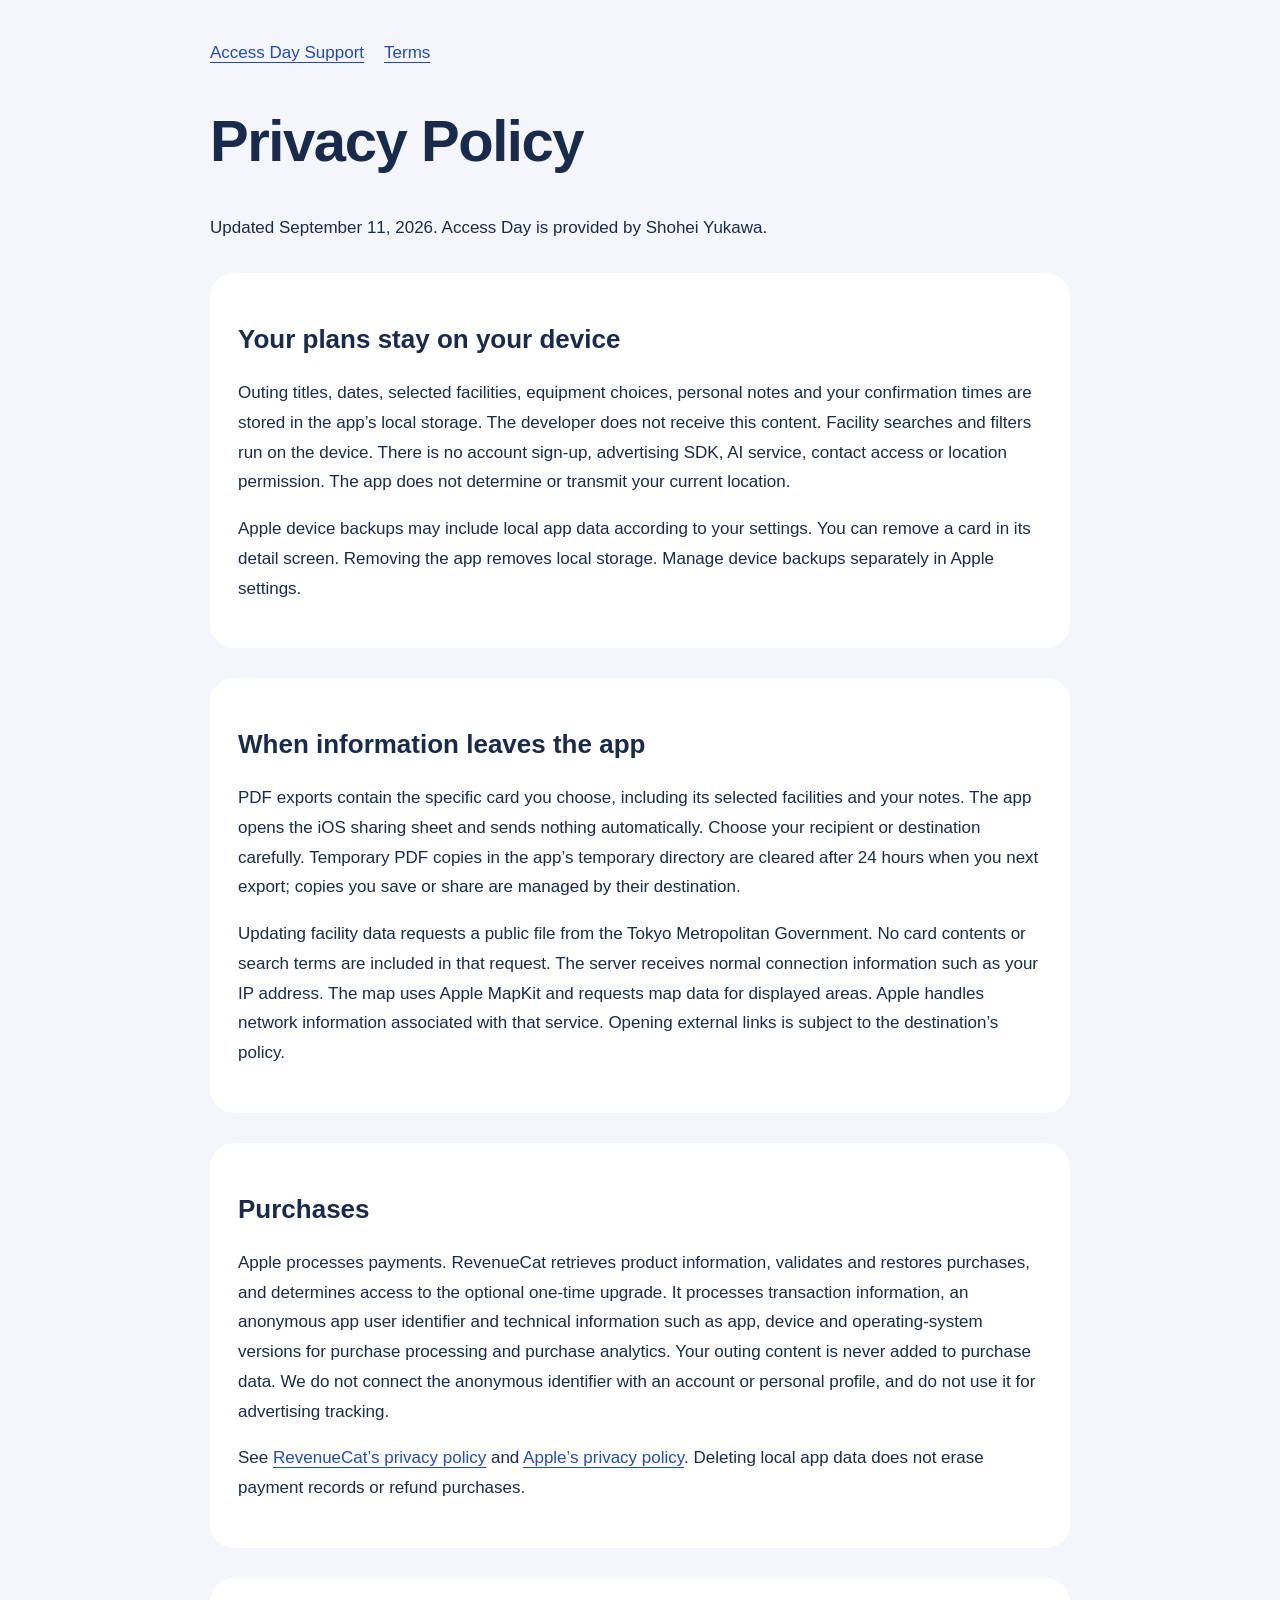
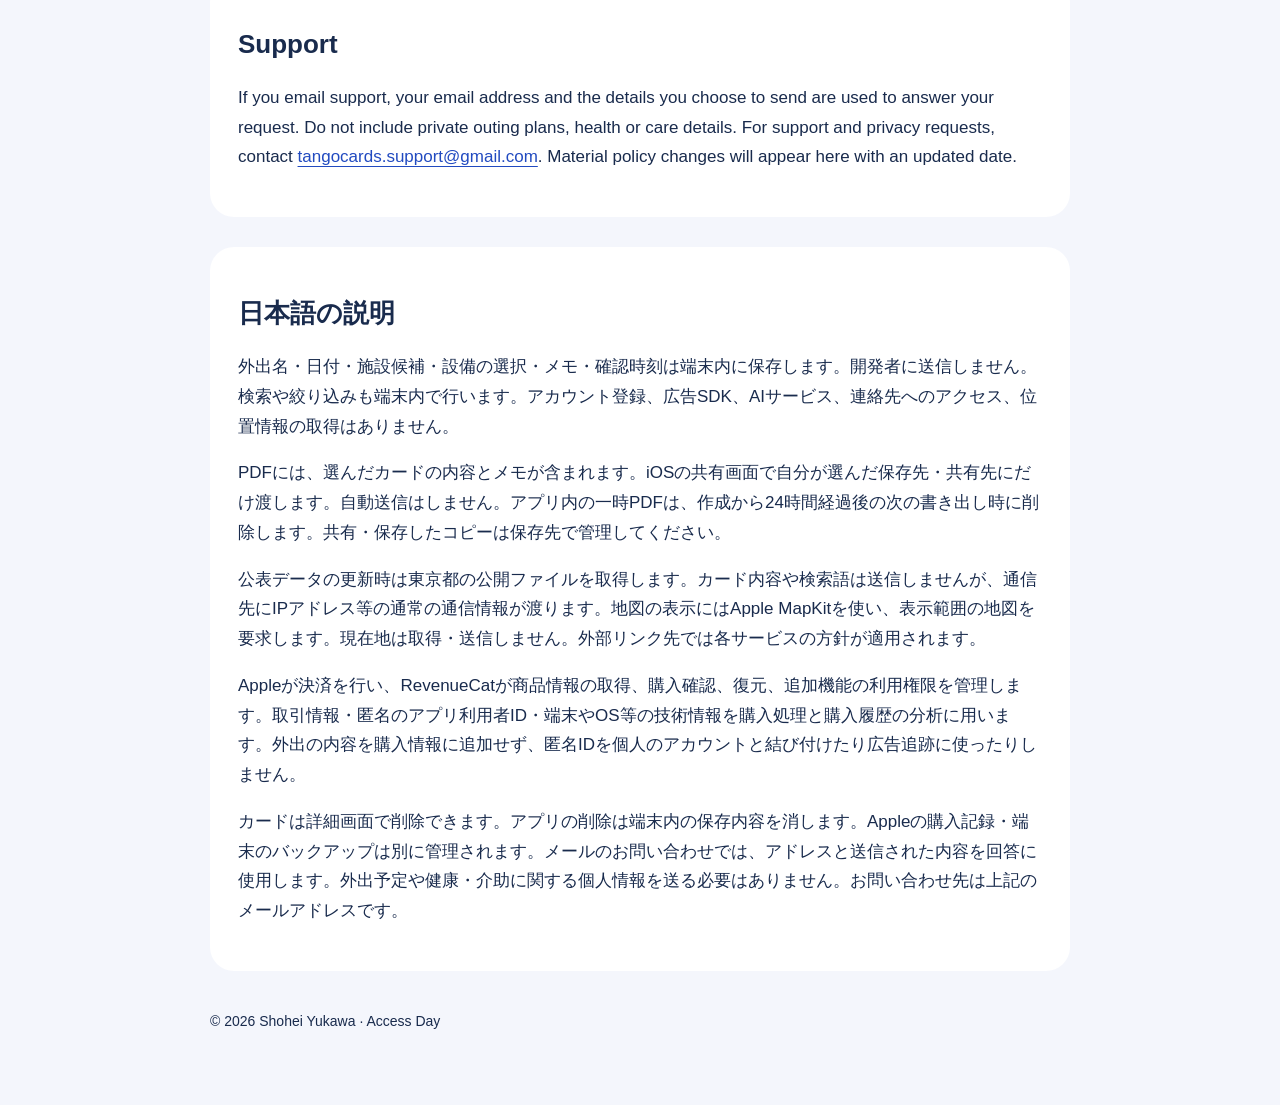
==== privacy.html @ bb30db21 "Publish public support and privacy documents" ====
<!doctype html><html lang="en"><head><meta charset="utf-8"><meta name="viewport" content="width=device-width,initial-scale=1"><title>Access Day — Privacy Policy</title><link rel="stylesheet" href="style.css"></head><body><nav><a href="index.html">Access Day Support</a><a href="terms.html">Terms</a></nav><h1>Privacy Policy</h1><p>Updated September 11, 2026. Access Day is provided by Shohei Yukawa.</p>
<section><h2>Your plans stay on your device</h2><p>Outing titles, dates, selected facilities, equipment choices, personal notes and your confirmation times are stored in the app’s local storage. The developer does not receive this content. Facility searches and filters run on the device. There is no account sign-up, advertising SDK, AI service, contact access or location permission. The app does not determine or transmit your current location.</p><p>Apple device backups may include local app data according to your settings. You can remove a card in its detail screen. Removing the app removes local storage. Manage device backups separately in Apple settings.</p></section>
<section><h2>When information leaves the app</h2><p>PDF exports contain the specific card you choose, including its selected facilities and your notes. The app opens the iOS sharing sheet and sends nothing automatically. Choose your recipient or destination carefully. Temporary PDF copies in the app’s temporary directory are cleared after 24 hours when you next export; copies you save or share are managed by their destination.</p><p>Updating facility data requests a public file from the Tokyo Metropolitan Government. No card contents or search terms are included in that request. The server receives normal connection information such as your IP address. The map uses Apple MapKit and requests map data for displayed areas. Apple handles network information associated with that service. Opening external links is subject to the destination’s policy.</p></section>
<section><h2>Purchases</h2><p>Apple processes payments. RevenueCat retrieves product information, validates and restores purchases, and determines access to the optional one-time upgrade. It processes transaction information, an anonymous app user identifier and technical information such as app, device and operating-system versions for purchase processing and purchase analytics. Your outing content is never added to purchase data. We do not connect the anonymous identifier with an account or personal profile, and do not use it for advertising tracking.</p><p>See <a href="https://www.revenuecat.com/privacy/">RevenueCat’s privacy policy</a> and <a href="https://www.apple.com/legal/privacy/">Apple’s privacy policy</a>. Deleting local app data does not erase payment records or refund purchases.</p></section>
<section><h2>Support</h2><p>If you email support, your email address and the details you choose to send are used to answer your request. Do not include private outing plans, health or care details. For support and privacy requests, contact <a href="mailto:tangocards.support@gmail.com?subject=Access%20Day%20privacy">tangocards.support@gmail.com</a>. Material policy changes will appear here with an updated date.</p></section>
<section lang="ja"><h2>日本語の説明</h2><p>外出名・日付・施設候補・設備の選択・メモ・確認時刻は端末内に保存します。開発者に送信しません。検索や絞り込みも端末内で行います。アカウント登録、広告SDK、AIサービス、連絡先へのアクセス、位置情報の取得はありません。</p><p>PDFには、選んだカードの内容とメモが含まれます。iOSの共有画面で自分が選んだ保存先・共有先にだけ渡します。自動送信はしません。アプリ内の一時PDFは、作成から24時間経過後の次の書き出し時に削除します。共有・保存したコピーは保存先で管理してください。</p><p>公表データの更新時は東京都の公開ファイルを取得します。カード内容や検索語は送信しませんが、通信先にIPアドレス等の通常の通信情報が渡ります。地図の表示にはApple MapKitを使い、表示範囲の地図を要求します。現在地は取得・送信しません。外部リンク先では各サービスの方針が適用されます。</p><p>Appleが決済を行い、RevenueCatが商品情報の取得、購入確認、復元、追加機能の利用権限を管理します。取引情報・匿名のアプリ利用者ID・端末やOS等の技術情報を購入処理と購入履歴の分析に用います。外出の内容を購入情報に追加せず、匿名IDを個人のアカウントと結び付けたり広告追跡に使ったりしません。</p><p>カードは詳細画面で削除できます。アプリの削除は端末内の保存内容を消します。Appleの購入記録・端末のバックアップは別に管理されます。メールのお問い合わせでは、アドレスと送信された内容を回答に使用します。外出予定や健康・介助に関する個人情報を送る必要はありません。お問い合わせ先は上記のメールアドレスです。</p></section><footer>© 2026 Shohei Yukawa · Access Day</footer></body></html>
---- style.css ----
:root{color-scheme:light;font-family:-apple-system,BlinkMacSystemFont,"Segoe UI",sans-serif;color:#192b4d;background:#f4f6fc}body{max-width:860px;margin:auto;padding:38px 24px 72px;line-height:1.75;font-size:17px}nav{display:flex;gap:20px;flex-wrap:wrap;margin-bottom:38px}a{color:#214ac0;text-underline-offset:4px}h1{font-size:clamp(34px,6vw,58px);line-height:1.17;letter-spacing:-.025em}h2{font-size:26px;line-height:1.3}h3{font-size:19px;margin-bottom:8px}section{margin:30px 0;padding:28px;border-radius:24px;background:white}.hero{background:#214ac0;color:#fff;padding:36px;border-radius:28px}.hero p{max-width:660px}.tag{font-size:14px;font-weight:700;letter-spacing:.13em;color:#ffce47}footer{font-size:14px;margin-top:38px}p,li{overflow-wrap:anywhere}*:focus-visible{outline:3px solid #dd9c00;outline-offset:5px}
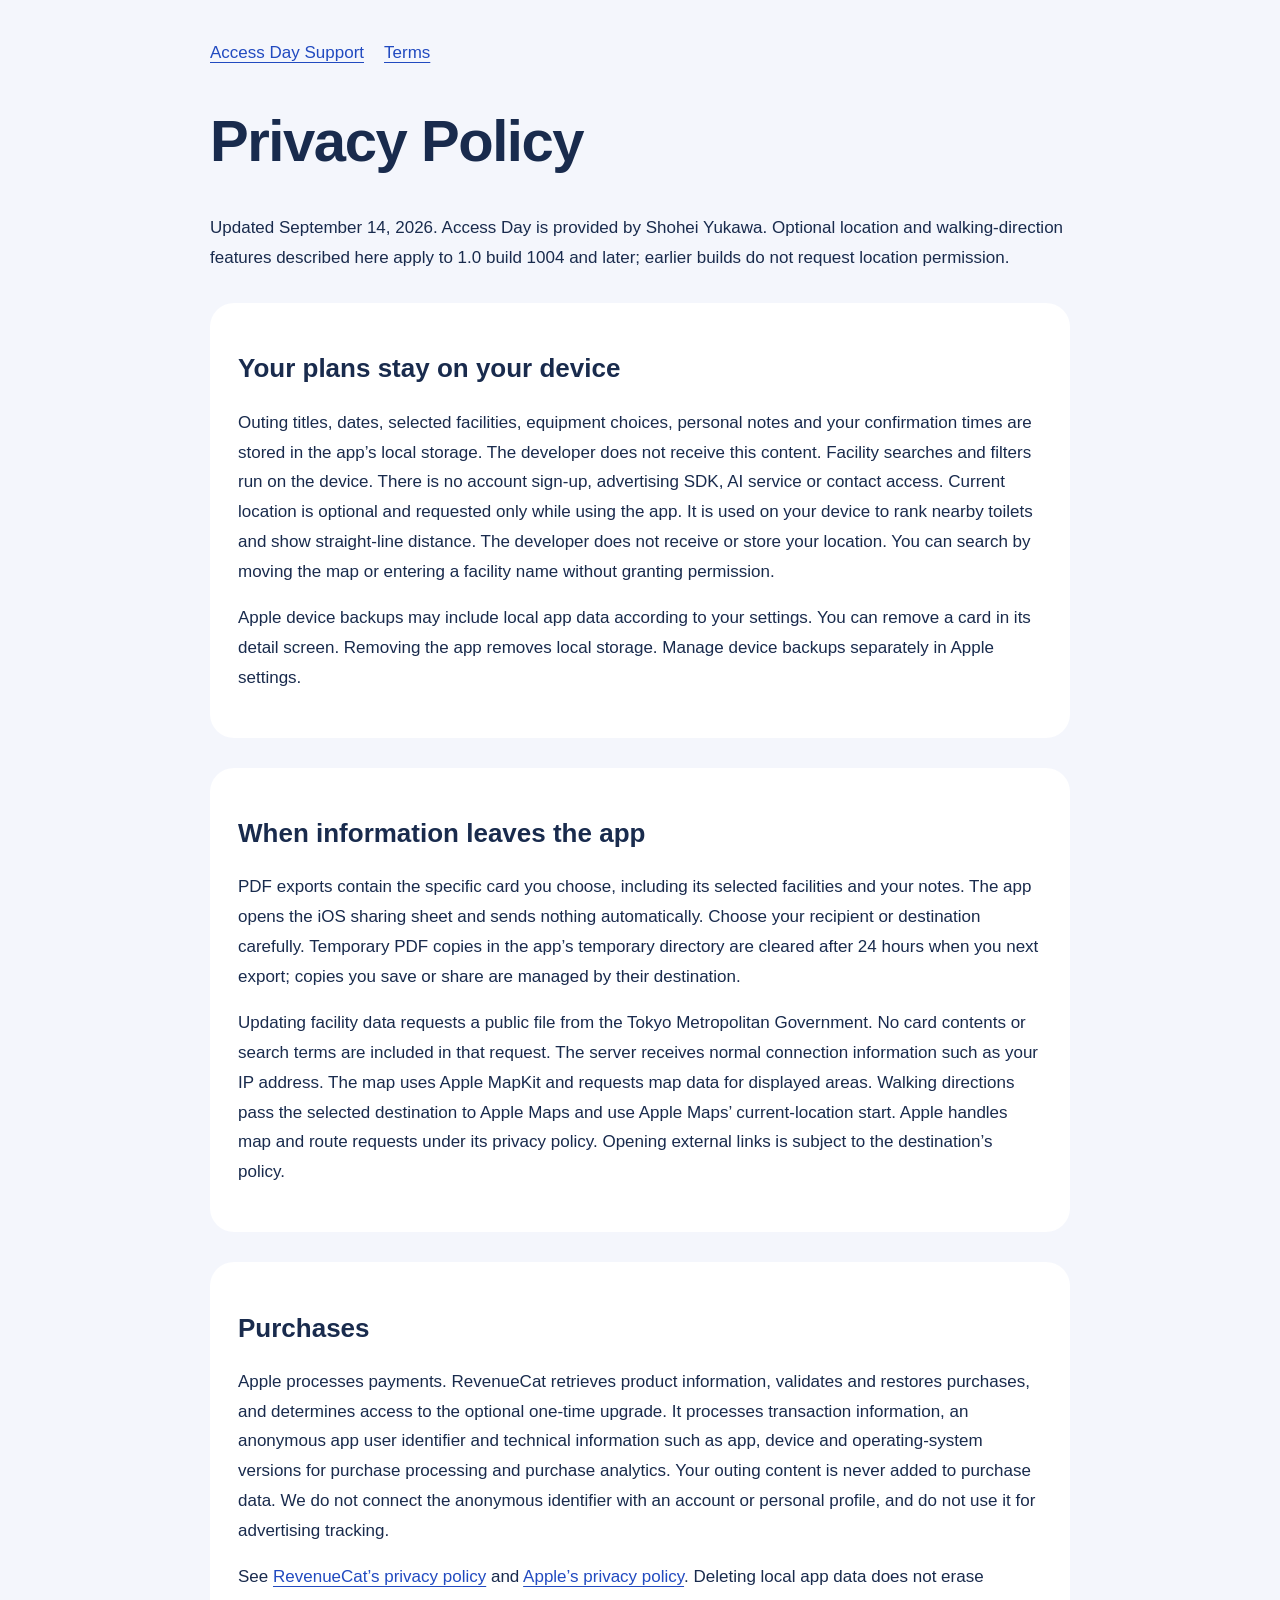
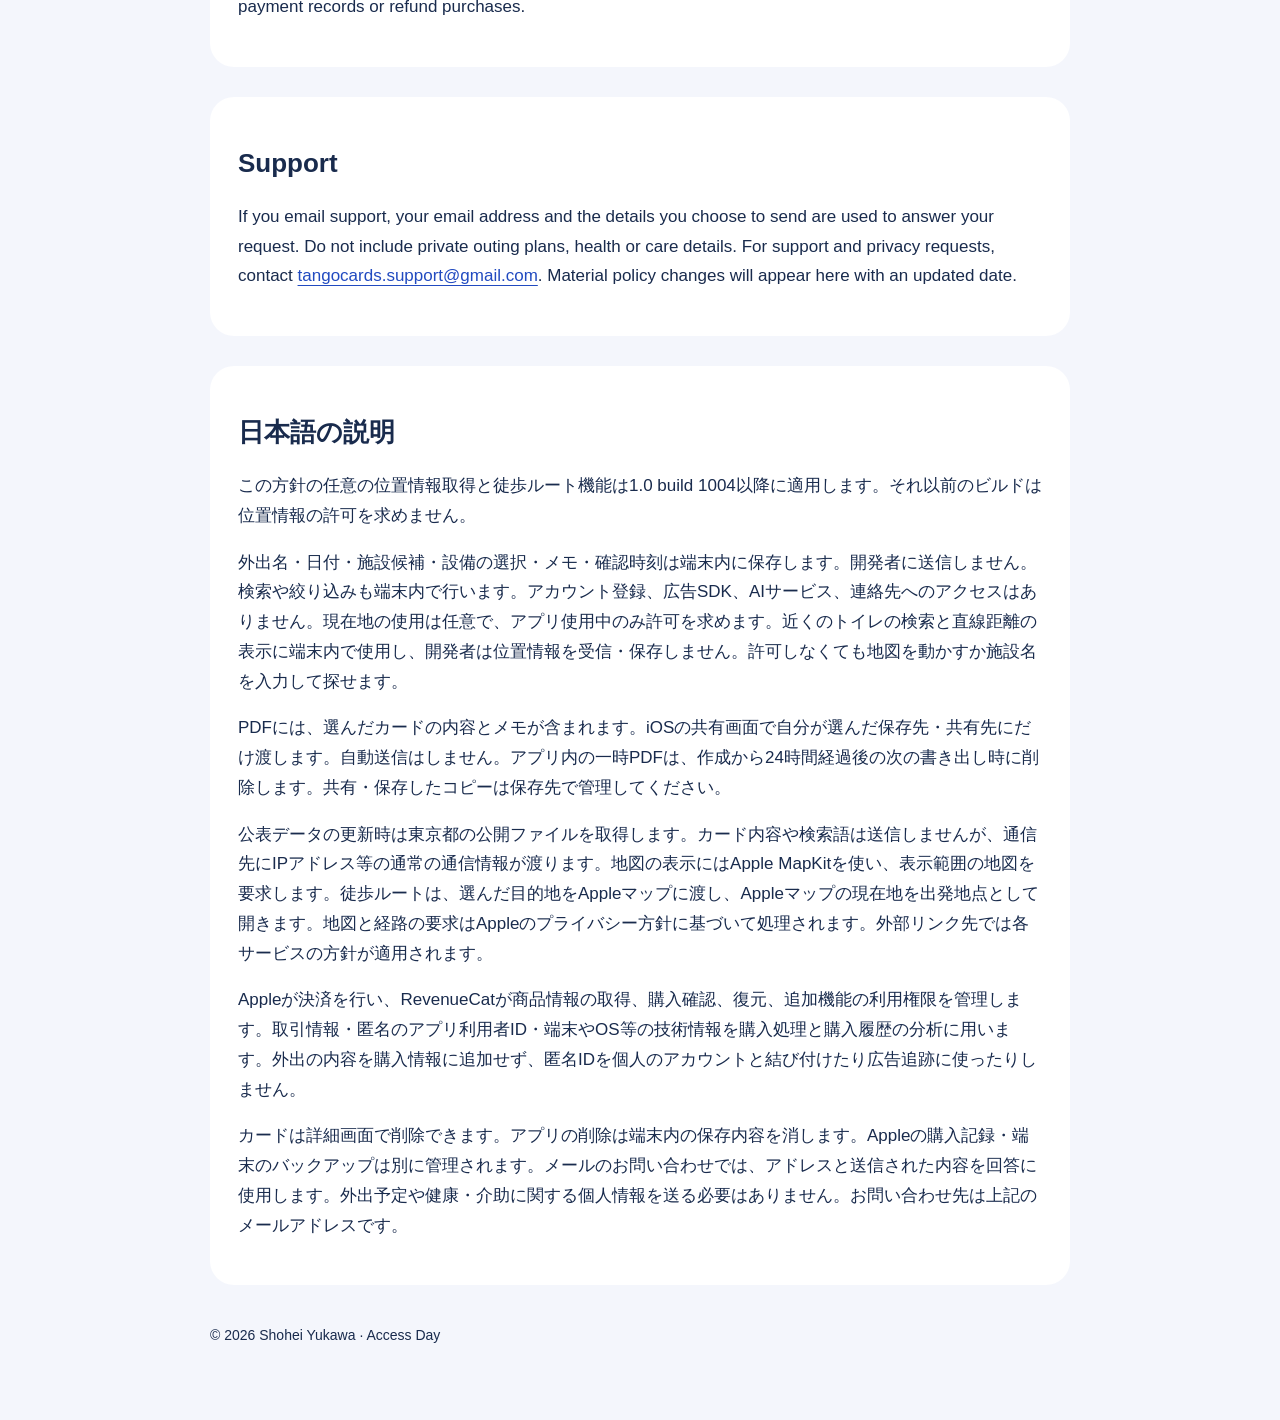
==== commit d4b63743: "Explain optional location and route handling for Access Day build 1004" ====
--- a/privacy.html
+++ b/privacy.html
@@ -1,6 +1,6 @@
-<!doctype html><html lang="en"><head><meta charset="utf-8"><meta name="viewport" content="width=device-width,initial-scale=1"><title>Access Day — Privacy Policy</title><link rel="stylesheet" href="style.css"></head><body><nav><a href="index.html">Access Day Support</a><a href="terms.html">Terms</a></nav><h1>Privacy Policy</h1><p>Updated September 11, 2026. Access Day is provided by Shohei Yukawa.</p>
-<section><h2>Your plans stay on your device</h2><p>Outing titles, dates, selected facilities, equipment choices, personal notes and your confirmation times are stored in the app’s local storage. The developer does not receive this content. Facility searches and filters run on the device. There is no account sign-up, advertising SDK, AI service, contact access or location permission. The app does not determine or transmit your current location.</p><p>Apple device backups may include local app data according to your settings. You can remove a card in its detail screen. Removing the app removes local storage. Manage device backups separately in Apple settings.</p></section>
-<section><h2>When information leaves the app</h2><p>PDF exports contain the specific card you choose, including its selected facilities and your notes. The app opens the iOS sharing sheet and sends nothing automatically. Choose your recipient or destination carefully. Temporary PDF copies in the app’s temporary directory are cleared after 24 hours when you next export; copies you save or share are managed by their destination.</p><p>Updating facility data requests a public file from the Tokyo Metropolitan Government. No card contents or search terms are included in that request. The server receives normal connection information such as your IP address. The map uses Apple MapKit and requests map data for displayed areas. Apple handles network information associated with that service. Opening external links is subject to the destination’s policy.</p></section>
+<!doctype html><html lang="en"><head><meta charset="utf-8"><meta name="viewport" content="width=device-width,initial-scale=1"><title>Access Day — Privacy Policy</title><link rel="stylesheet" href="style.css"></head><body><nav><a href="index.html">Access Day Support</a><a href="terms.html">Terms</a></nav><h1>Privacy Policy</h1><p>Updated September 14, 2026. Access Day is provided by Shohei Yukawa. Optional location and walking-direction features described here apply to 1.0 build 1004 and later; earlier builds do not request location permission.</p>
+<section><h2>Your plans stay on your device</h2><p>Outing titles, dates, selected facilities, equipment choices, personal notes and your confirmation times are stored in the app’s local storage. The developer does not receive this content. Facility searches and filters run on the device. There is no account sign-up, advertising SDK, AI service or contact access. Current location is optional and requested only while using the app. It is used on your device to rank nearby toilets and show straight-line distance. The developer does not receive or store your location. You can search by moving the map or entering a facility name without granting permission.</p><p>Apple device backups may include local app data according to your settings. You can remove a card in its detail screen. Removing the app removes local storage. Manage device backups separately in Apple settings.</p></section>
+<section><h2>When information leaves the app</h2><p>PDF exports contain the specific card you choose, including its selected facilities and your notes. The app opens the iOS sharing sheet and sends nothing automatically. Choose your recipient or destination carefully. Temporary PDF copies in the app’s temporary directory are cleared after 24 hours when you next export; copies you save or share are managed by their destination.</p><p>Updating facility data requests a public file from the Tokyo Metropolitan Government. No card contents or search terms are included in that request. The server receives normal connection information such as your IP address. The map uses Apple MapKit and requests map data for displayed areas. Walking directions pass the selected destination to Apple Maps and use Apple Maps’ current-location start. Apple handles map and route requests under its privacy policy. Opening external links is subject to the destination’s policy.</p></section>
 <section><h2>Purchases</h2><p>Apple processes payments. RevenueCat retrieves product information, validates and restores purchases, and determines access to the optional one-time upgrade. It processes transaction information, an anonymous app user identifier and technical information such as app, device and operating-system versions for purchase processing and purchase analytics. Your outing content is never added to purchase data. We do not connect the anonymous identifier with an account or personal profile, and do not use it for advertising tracking.</p><p>See <a href="https://www.revenuecat.com/privacy/">RevenueCat’s privacy policy</a> and <a href="https://www.apple.com/legal/privacy/">Apple’s privacy policy</a>. Deleting local app data does not erase payment records or refund purchases.</p></section>
 <section><h2>Support</h2><p>If you email support, your email address and the details you choose to send are used to answer your request. Do not include private outing plans, health or care details. For support and privacy requests, contact <a href="mailto:tangocards.support@gmail.com?subject=Access%20Day%20privacy">tangocards.support@gmail.com</a>. Material policy changes will appear here with an updated date.</p></section>
-<section lang="ja"><h2>日本語の説明</h2><p>外出名・日付・施設候補・設備の選択・メモ・確認時刻は端末内に保存します。開発者に送信しません。検索や絞り込みも端末内で行います。アカウント登録、広告SDK、AIサービス、連絡先へのアクセス、位置情報の取得はありません。</p><p>PDFには、選んだカードの内容とメモが含まれます。iOSの共有画面で自分が選んだ保存先・共有先にだけ渡します。自動送信はしません。アプリ内の一時PDFは、作成から24時間経過後の次の書き出し時に削除します。共有・保存したコピーは保存先で管理してください。</p><p>公表データの更新時は東京都の公開ファイルを取得します。カード内容や検索語は送信しませんが、通信先にIPアドレス等の通常の通信情報が渡ります。地図の表示にはApple MapKitを使い、表示範囲の地図を要求します。現在地は取得・送信しません。外部リンク先では各サービスの方針が適用されます。</p><p>Appleが決済を行い、RevenueCatが商品情報の取得、購入確認、復元、追加機能の利用権限を管理します。取引情報・匿名のアプリ利用者ID・端末やOS等の技術情報を購入処理と購入履歴の分析に用います。外出の内容を購入情報に追加せず、匿名IDを個人のアカウントと結び付けたり広告追跡に使ったりしません。</p><p>カードは詳細画面で削除できます。アプリの削除は端末内の保存内容を消します。Appleの購入記録・端末のバックアップは別に管理されます。メールのお問い合わせでは、アドレスと送信された内容を回答に使用します。外出予定や健康・介助に関する個人情報を送る必要はありません。お問い合わせ先は上記のメールアドレスです。</p></section><footer>© 2026 Shohei Yukawa · Access Day</footer></body></html>
+<section lang="ja"><h2>日本語の説明</h2><p>この方針の任意の位置情報取得と徒歩ルート機能は1.0 build 1004以降に適用します。それ以前のビルドは位置情報の許可を求めません。</p><p>外出名・日付・施設候補・設備の選択・メモ・確認時刻は端末内に保存します。開発者に送信しません。検索や絞り込みも端末内で行います。アカウント登録、広告SDK、AIサービス、連絡先へのアクセスはありません。現在地の使用は任意で、アプリ使用中のみ許可を求めます。近くのトイレの検索と直線距離の表示に端末内で使用し、開発者は位置情報を受信・保存しません。許可しなくても地図を動かすか施設名を入力して探せます。</p><p>PDFには、選んだカードの内容とメモが含まれます。iOSの共有画面で自分が選んだ保存先・共有先にだけ渡します。自動送信はしません。アプリ内の一時PDFは、作成から24時間経過後の次の書き出し時に削除します。共有・保存したコピーは保存先で管理してください。</p><p>公表データの更新時は東京都の公開ファイルを取得します。カード内容や検索語は送信しませんが、通信先にIPアドレス等の通常の通信情報が渡ります。地図の表示にはApple MapKitを使い、表示範囲の地図を要求します。徒歩ルートは、選んだ目的地をAppleマップに渡し、Appleマップの現在地を出発地点として開きます。地図と経路の要求はAppleのプライバシー方針に基づいて処理されます。外部リンク先では各サービスの方針が適用されます。</p><p>Appleが決済を行い、RevenueCatが商品情報の取得、購入確認、復元、追加機能の利用権限を管理します。取引情報・匿名のアプリ利用者ID・端末やOS等の技術情報を購入処理と購入履歴の分析に用います。外出の内容を購入情報に追加せず、匿名IDを個人のアカウントと結び付けたり広告追跡に使ったりしません。</p><p>カードは詳細画面で削除できます。アプリの削除は端末内の保存内容を消します。Appleの購入記録・端末のバックアップは別に管理されます。メールのお問い合わせでは、アドレスと送信された内容を回答に使用します。外出予定や健康・介助に関する個人情報を送る必要はありません。お問い合わせ先は上記のメールアドレスです。</p></section><footer>© 2026 Shohei Yukawa · Access Day</footer></body></html>
